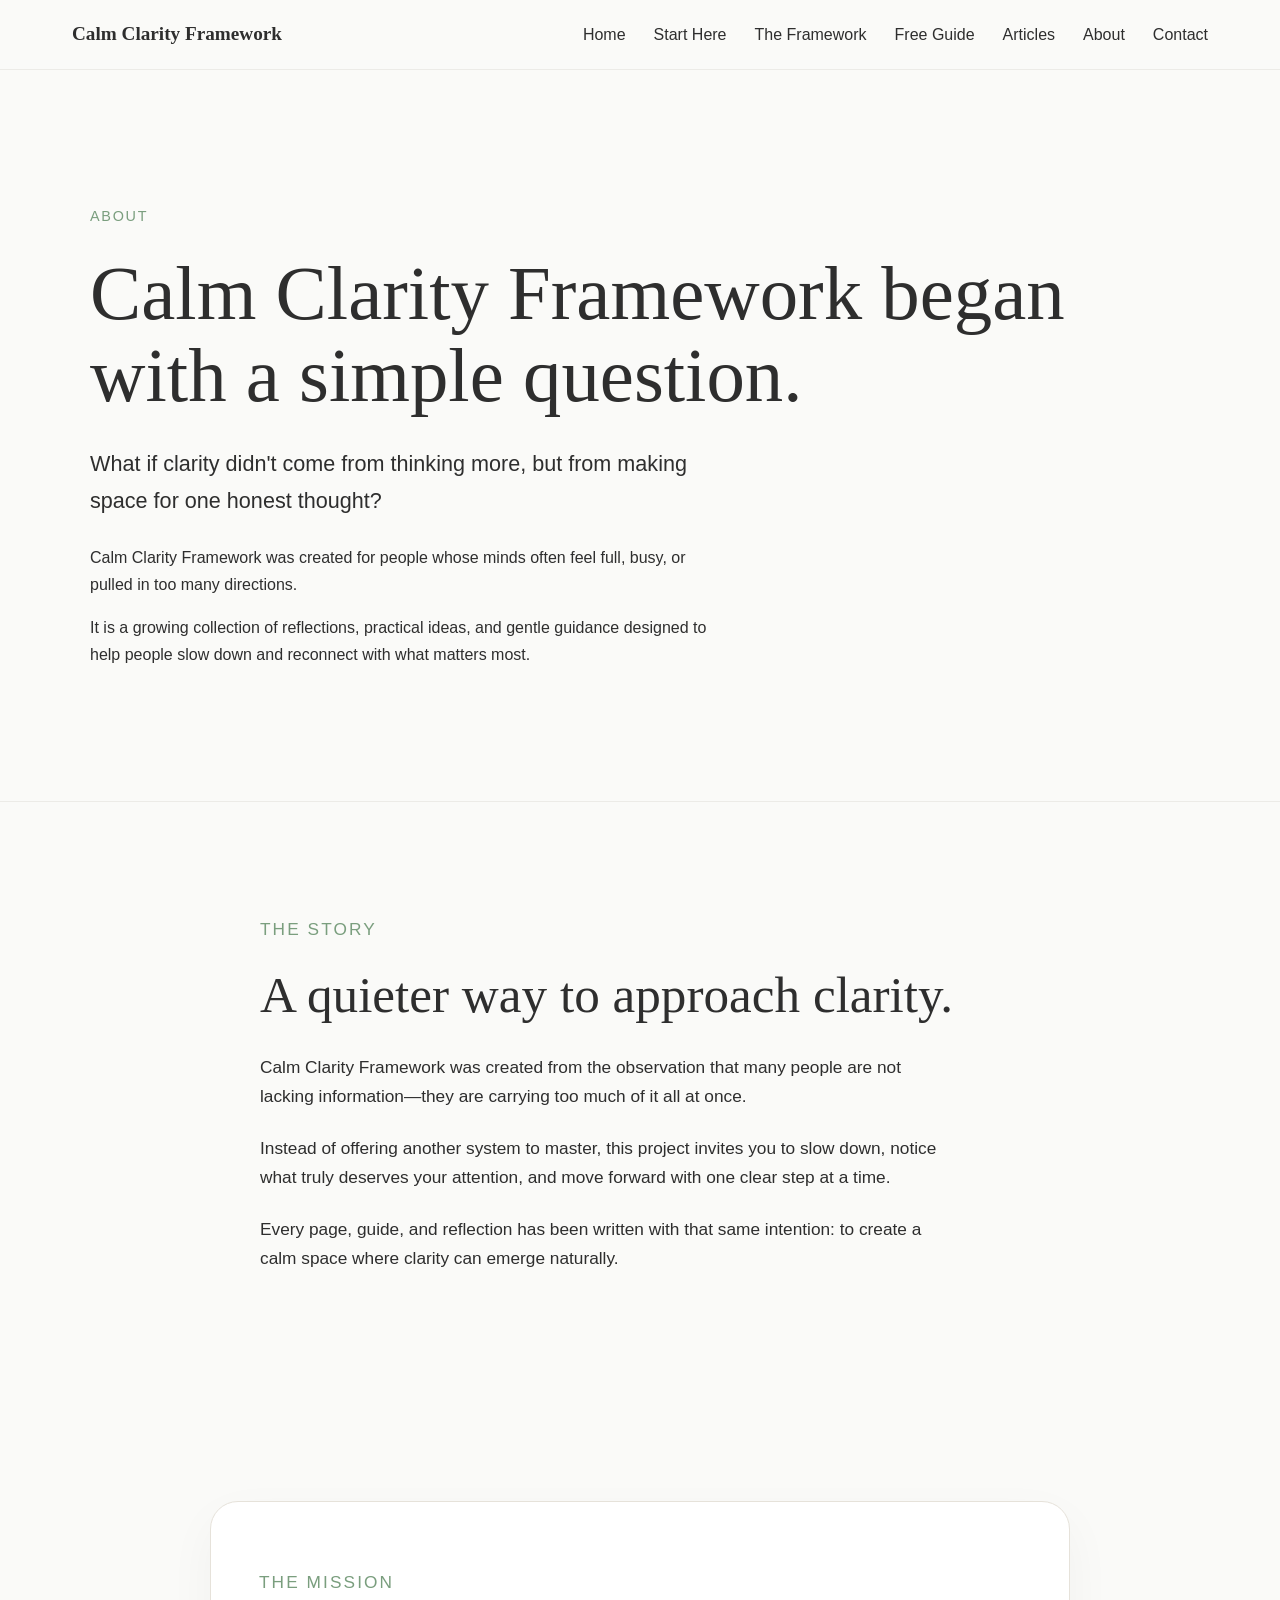
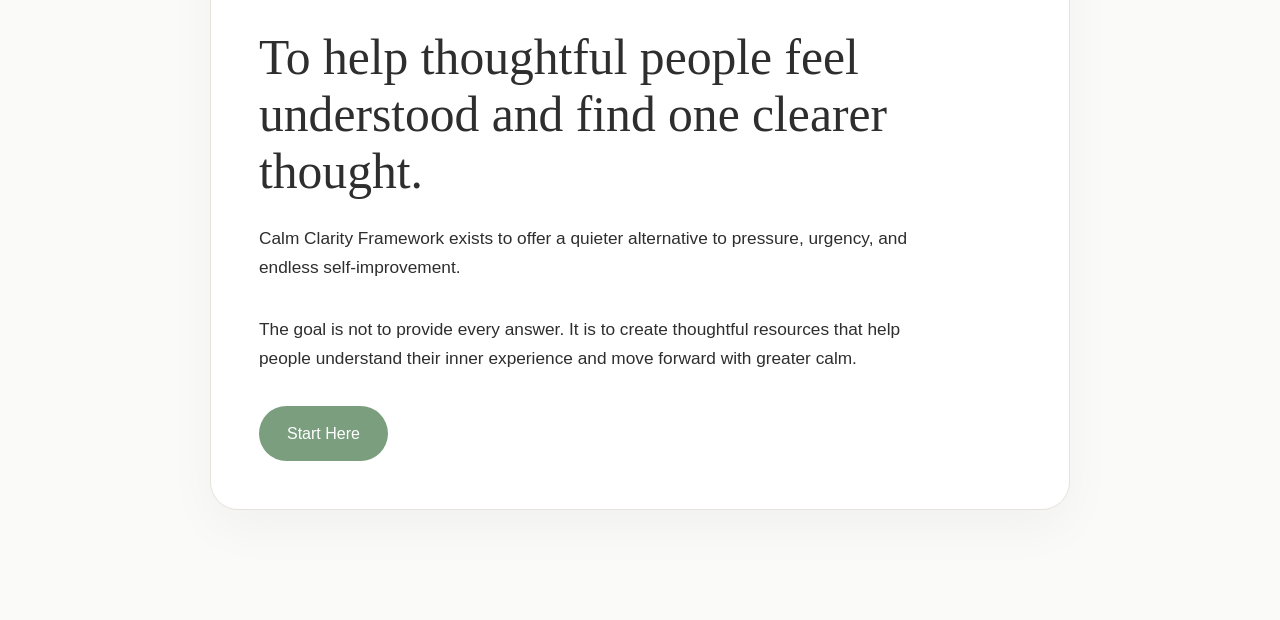
==== pages/about.html @ 06479202 "Add About page" ====
<!DOCTYPE html>
<html lang="en">

<head>
    <meta charset="UTF-8">
    <meta name="viewport" content="width=device-width, initial-scale=1.0">

    <title>About | Calm Clarity Framework</title>

    <link rel="stylesheet" href="../style.css">
</head>

<body>
    <header>
    <nav class="navbar">

        <a href="../index.html" class="logo">
            Calm Clarity Framework
        </a>

        <ul class="nav-links">
            <li><a href="../index.html">Home</a></li>
            <li><a href="start-here.html">Start Here</a></li>
            <li><a href="framework.html">The Framework</a></li>
            <li><a href="guide.html">Free Guide</a></li>
            <li><a href="articles.html">Articles</a></li>
            <li><a href="about.html">About</a></li>
            <li><a href="contact.html">Contact</a></li>
        </ul>

    </nav>
</header>
<main>

    <section class="hero">

        <div class="container">

            <p class="eyebrow">
                ABOUT
            </p>

            <h1>
                Calm Clarity Framework began with a simple question.
            </h1>

            <p class="hero-subtitle">
                What if clarity didn't come from thinking more,
                but from making space for one honest thought?
            </p>

            <div class="hero-text">

                <p>
                    Calm Clarity Framework was created for people whose minds
                    often feel full, busy, or pulled in too many directions.
                </p>

                <p>
                    It is a growing collection of reflections, practical ideas,
                    and gentle guidance designed to help people slow down and
                    reconnect with what matters most.
                </p>

            </div>

        </div>

    </section>
    <section class="intro-section">

    <div class="section-inner">

        <p class="eyebrow">
            THE STORY
        </p>

        <h2>
            A quieter way to approach clarity.
        </h2>

        <p>
            Calm Clarity Framework was created from the observation that many
            people are not lacking information—they are carrying too much of it
            all at once.
        </p>

        <p>
            Instead of offering another system to master, this project invites
            you to slow down, notice what truly deserves your attention, and
            move forward with one clear step at a time.
        </p>

        <p>
            Every page, guide, and reflection has been written with that same
            intention: to create a calm space where clarity can emerge
            naturally.
        </p>

    </div>

</section>
<section class="begin-section">

    <div class="container">

        <p class="eyebrow">
            THE MISSION
        </p>

        <h2>
            To help thoughtful people feel understood and find one clearer thought.
        </h2>

        <p>
            Calm Clarity Framework exists to offer a quieter alternative
            to pressure, urgency, and endless self-improvement.
        </p>

        <p>
            The goal is not to provide every answer.
            It is to create thoughtful resources that help people understand
            their inner experience and move forward with greater calm.
        </p>

        <a href="start-here.html" class="button">
            Start Here
        </a>

    </div>

</section>

</main>

</body>

</html>
---- style.css ----
:root {
    --bg: #FAFAF8;
    --text: #2E2E2E;
    --accent: #7A9E7E;
    --sand: #D8CBB8;
}
* {
    box-sizing: border-box;
}

body {
    margin: 0;
    font-family: Arial, sans-serif;
    background: var(--bg);
    color: var(--text);
    line-height: 1.7;
}

.container {
    width: min(1100px, calc(100% - 48px));
    margin: 0 auto;
}
.homepage {
    min-height: 100vh;
}

.hero {
    padding: 120px 0 96px;
}


.eyebrow {
    color: var(--accent);
    font-size: 0.9rem;
    letter-spacing: 0.12em;
    text-transform: uppercase;
    margin-bottom: 24px;
}

h1 {
    font-family: Georgia, serif;
    font-size: clamp(2.4rem, 6vw, 4.8rem);
    line-height: 1.08;
    margin: 0 0 28px;
    font-weight: 400;
}
.hero-subtitle {
    font-size: 1.35rem;
    max-width: 640px;
    margin-bottom: 24px;
}

.hero-text {
    max-width: 620px;
    margin-bottom: 36px;
}

.button {
    display: inline-flex;
    align-items: center;
    justify-content: center;

    background: var(--accent);
    color: white;

    text-decoration: none;

    padding: 14px 28px;

    border-radius: 999px;

    font-weight: 500;

    transition:
        background-color 0.3s ease,
        transform 0.25s ease,
        box-shadow 0.25s ease;
}
.button:hover {

    background: #6d9071;

    transform: translateY(-2px);

    box-shadow: 0 10px 24px rgba(0,0,0,0.10);

}
/* ==========================
   Navigation
========================== */

header {
    background: var(--bg);
    border-bottom: 1px solid #ecebe7;
    position: sticky;
    top: 0;
}
.navbar {
    max-width: 1200px;
    margin: 0 auto;
    padding: 18px 32px;

    display: flex;
    justify-content: space-between;
    align-items: center;
}
.logo {
    text-decoration: none;
    color: var(--text);
    font-family: Georgia, serif;
    font-size: 1.2rem;
    font-weight: bold;
}

.nav-links {
    list-style: none;

    display: flex;
    gap: 28px;

    margin: 0;
    padding: 0;
}
.nav-links a {
    text-decoration: none;
    color: var(--text);
    transition: color 0.3s ease;
}

.nav-links a:hover {
    color: var(--accent);
}
/* ==========================
   Intro Section
========================== */

.intro-section {
    padding: 96px 24px;
    border-top: 1px solid #ecebe7;
}

.section-inner {
    max-width: 760px;
    margin: 0 auto;
}

.intro-section h2 {
    font-family: Georgia, serif;
    font-size: clamp(2rem, 4vw, 3.4rem);
    line-height: 1.15;
    font-weight: 400;
    margin: 0 0 28px;
}
.intro-section p {
    font-size: 1.08rem;
    max-width: 680px;
    margin-bottom: 22px;
}
/* ==========================
   Philosophy Section
========================== */

.philosophy-section {
    padding: 96px 0;
    background: #f4f3ef;
}

.philosophy-section h2 {
    font-family: Georgia, serif;
    font-size: clamp(2rem, 4vw, 3.2rem);
    line-height: 1.15;
    font-weight: 400;
    margin-bottom: 28px;
}

.philosophy-section p {
    max-width: 700px;
    font-size: 1.08rem;
    margin-bottom: 22px;
}
/* ==========================
   Begin Section
========================== */

.begin-section {
    padding: 110px 0;
    background: var(--bg);
}

.begin-section .container {
    max-width: 860px;
    padding: 48px;
    border: 1px solid #e6e2da;
    border-radius: 28px;
    background: #ffffff;
    box-shadow: 0 18px 50px rgba(0, 0, 0, 0.04);
}
.begin-section h2 {
    font-family: Georgia, serif;
    font-size: clamp(2rem, 4vw, 3.1rem);
    line-height: 1.15;
    font-weight: 400;
    margin: 0 0 24px;
}

.begin-section p {
    max-width: 680px;
    font-size: 1.08rem;
    margin-bottom: 32px;
}
/* ==========================
   Articles Preview
========================== */

.articles-preview {
    padding: 110px 0;
}

.articles-preview h2 {
    font-family: Georgia, serif;
    font-size: clamp(2rem, 4vw, 3.2rem);
    line-height: 1.15;
    font-weight: 400;
    margin-bottom: 72px;
}

.article-grid {
    display: grid;
    grid-template-columns: repeat(3, 1fr);
    gap: 32px;
}
.article-card {
    background: white;
    border: 1px solid #e6e2da;
    border-radius: 20px;
    padding: 32px;
    transition: transform 0.25s ease,
                box-shadow 0.25s ease;
}

.article-card:hover {
    transform: translateY(-4px);
    box-shadow: 0 16px 36px rgba(0,0,0,0.08);
}
.article-card h3 {
    font-family: Georgia, serif;
    font-size: 1.5rem;
    font-weight: 400;
    line-height: 1.3;
    margin-top: 0;
}

.article-card p {
    margin: 20px 0 28px;
    line-height: 1.7;
}

.article-card a {
    color: var(--accent);
    text-decoration: none;
    font-weight: 600;
}
.article-card a:hover {
    text-decoration: underline;
}
@media (max-width: 768px) {
    .navbar {
        flex-direction: column;
        align-items: flex-start;
        gap: 20px;
    }
    .nav-links {
        flex-wrap: wrap;
        gap: 14px 16px;
        font-size: 0.9rem;
    }
    .hero {
        padding: 80px 0 72px;
    }
    h1 {
        font-size: clamp(2.6rem, 14vw, 4rem);
    }
    .hero-subtitle {
        font-size: 1.15rem;
    }
    .article-grid {
        grid-template-columns: 1fr;
    }
    .begin-section .container {
        padding: 32px;
    }

}

.site-footer {
    background: #1f1f1f;
    color: #ff5f5f5;
    padding: 80px 0;
    text-align: center;
}

.site-footer h2 {
    color: #f5f5f5;
    font-family: georgia, serif;
    margin-bottom: 24px;
}
.site-footer p {
    color: #dddddd;
    margin-bottom: 24px;
}
.footer-nav {
    display: flex;
    justify-content: center;
    flex-wrap: wrap;
    gap: 24px;
    margin-bottom: 32px;
}
.footer-nav a {
    color: #f5f5f5;
    text-decoration: none;
    transition: color 0.25s ease;
}
.footer-nav a:hover {
    color: var(--accent);

}
.copyright {
    color: #9a9a9a;
    font-size: 0.9rem;
}
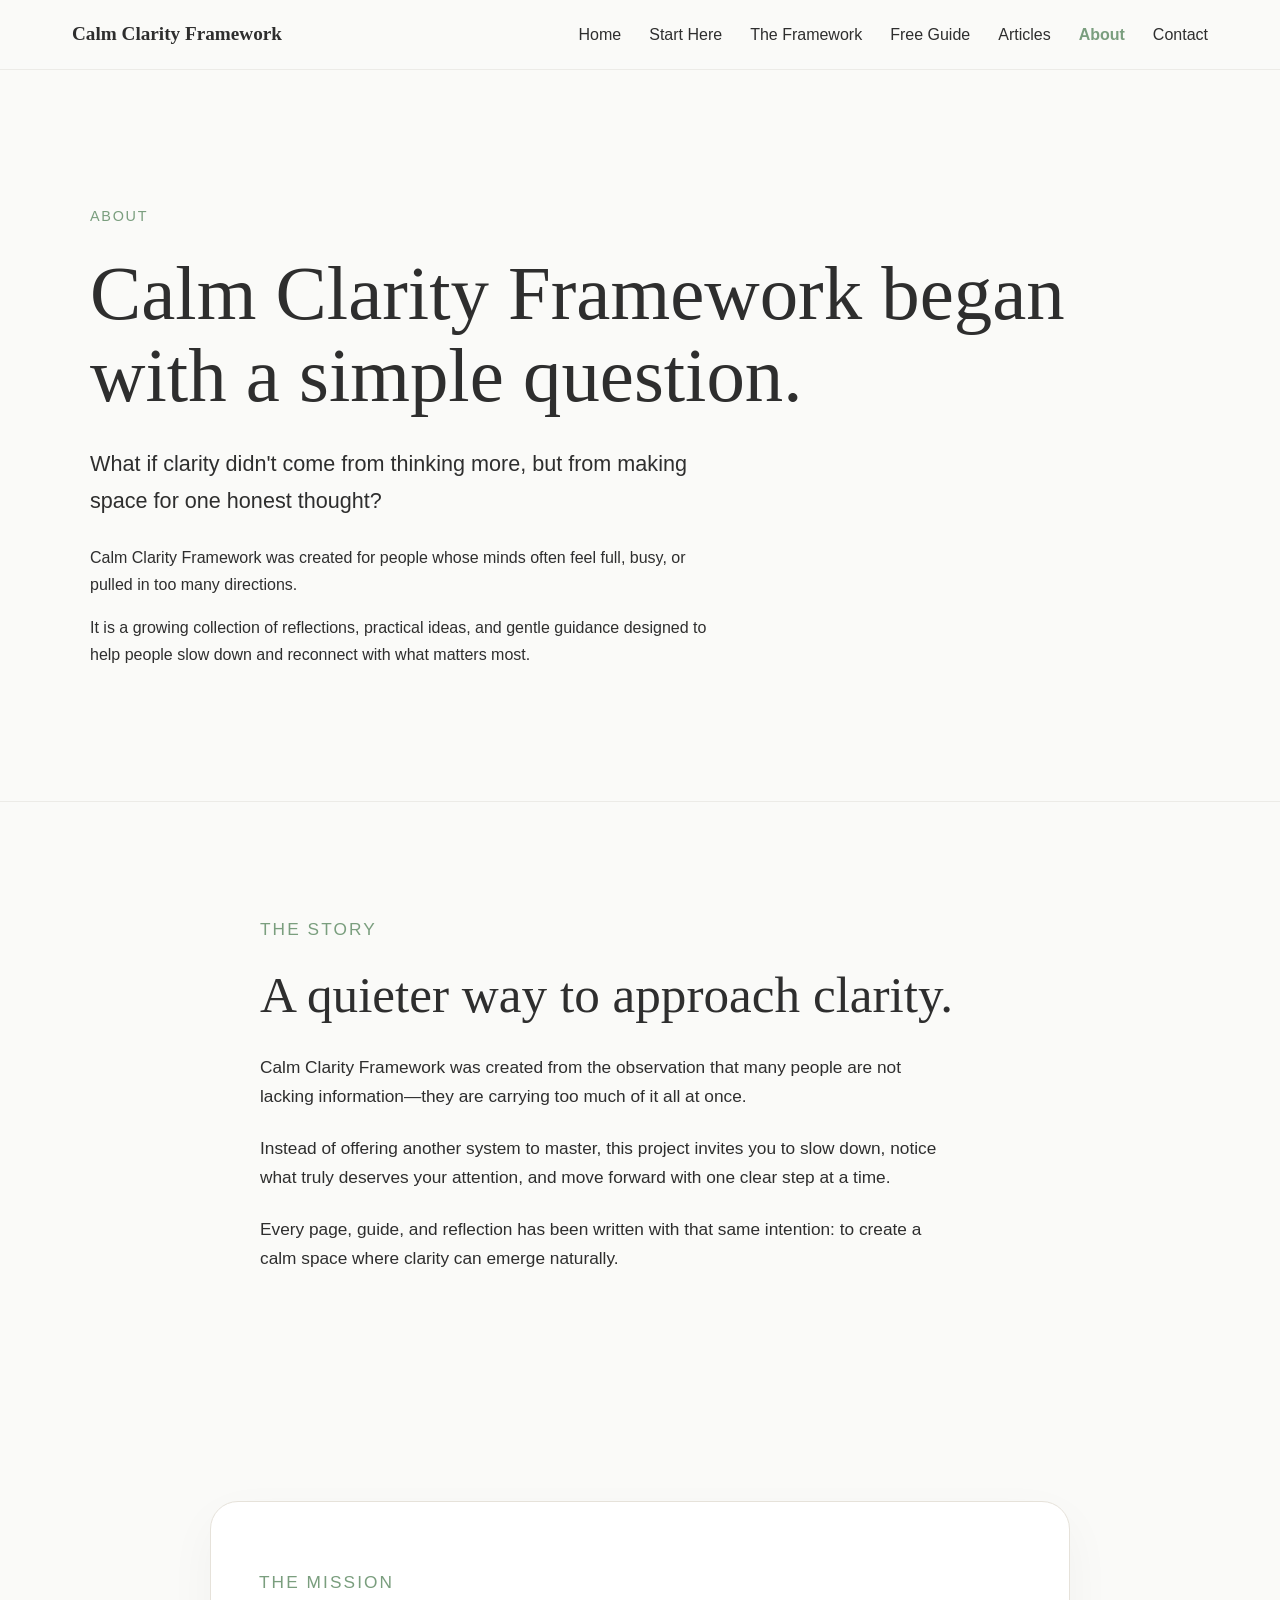
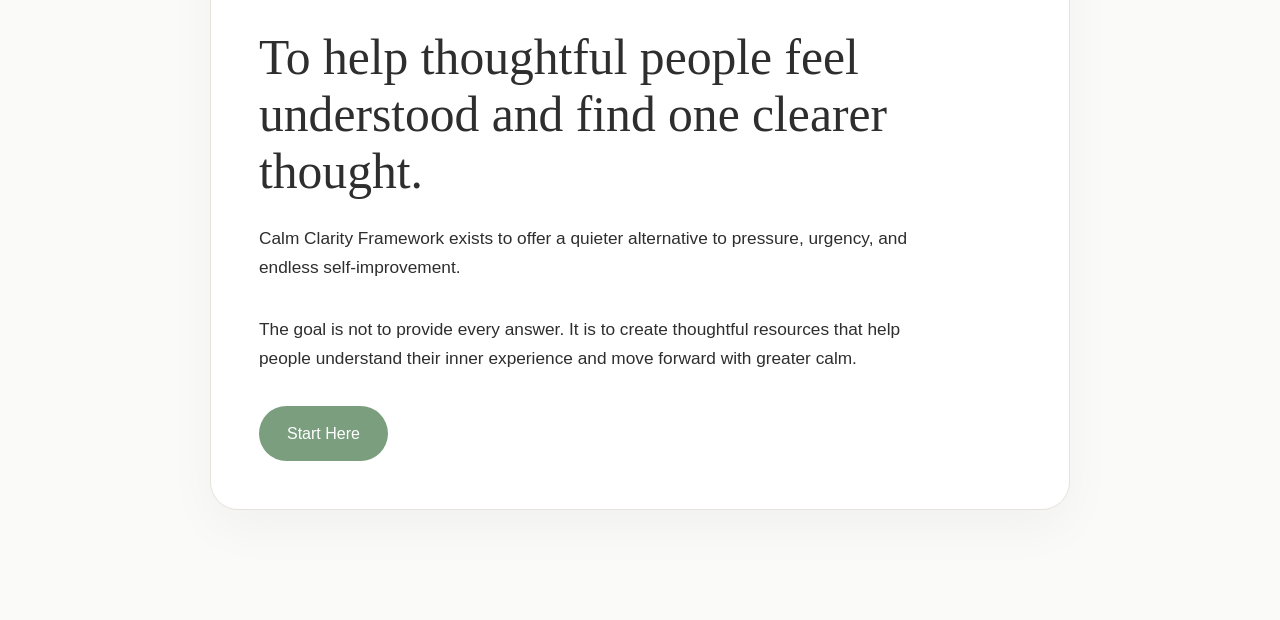
==== commit 9ce067d1: "Add custom thank-you redirect" ====
--- a/pages/about.html
+++ b/pages/about.html
@@ -8,6 +8,7 @@
     <title>About | Calm Clarity Framework</title>
 
     <link rel="stylesheet" href="../style.css">
+    <link rel="icon" type="image/x-icon" href="assets/favicon.ico">
 </head>
 
 <body>
@@ -24,7 +25,7 @@
             <li><a href="framework.html">The Framework</a></li>
             <li><a href="guide.html">Free Guide</a></li>
             <li><a href="articles.html">Articles</a></li>
-            <li><a href="about.html">About</a></li>
+            <li><a href="about.html" class="active">About</a></li>
             <li><a href="contact.html">Contact</a></li>
         </ul>
 
--- a/style.css
+++ b/style.css
@@ -328,3 +328,46 @@
     color: #9a9a9a;
     font-size: 0.9rem;
 }
+/* ==========================
+   Contact Form
+========================== */
+
+.contact-form {
+    display: grid;
+    gap: 18px;
+    margin-top: 40px;
+}
+
+.contact-form label {
+    font-weight: 600;
+}
+
+.contact-form input,
+.contact-form textarea {
+    width: 100%;
+    padding: 14px 16px;
+    border: 1px solid #d9d5cc;
+    border-radius: 12px;
+    background: #ffffff;
+    color: var(--text);
+    font: inherit;
+}
+
+.contact-form input:focus,
+.contact-form textarea:focus {
+    outline: none;
+    border-color: var(--accent);
+    box-shadow: 0 0 0 3px rgba(122, 158, 126, 0.15);
+}
+
+.contact-form textarea {
+    resize: vertical;
+}
+/* ==========================
+   Active Navigation
+========================== */
+
+.nav-links a.active {
+    color: var(--accent);
+    font-weight: 600;
+}
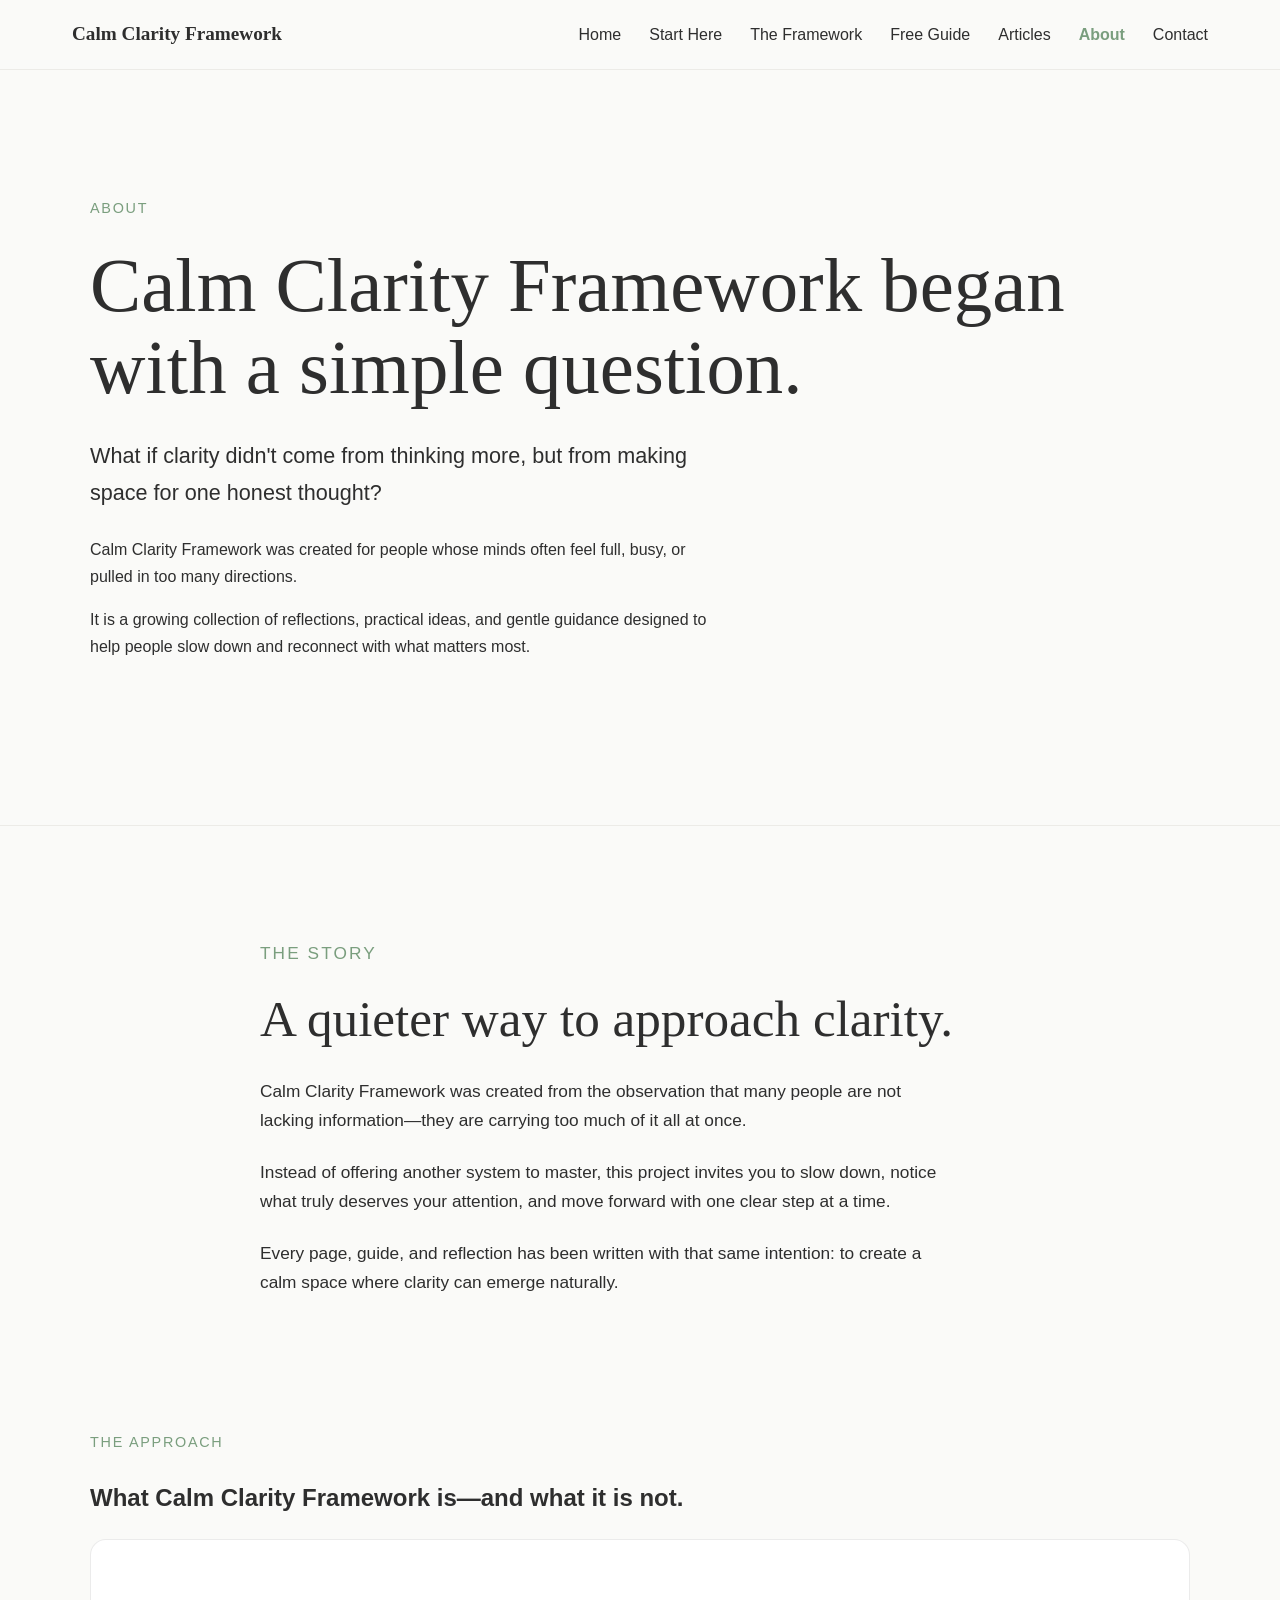
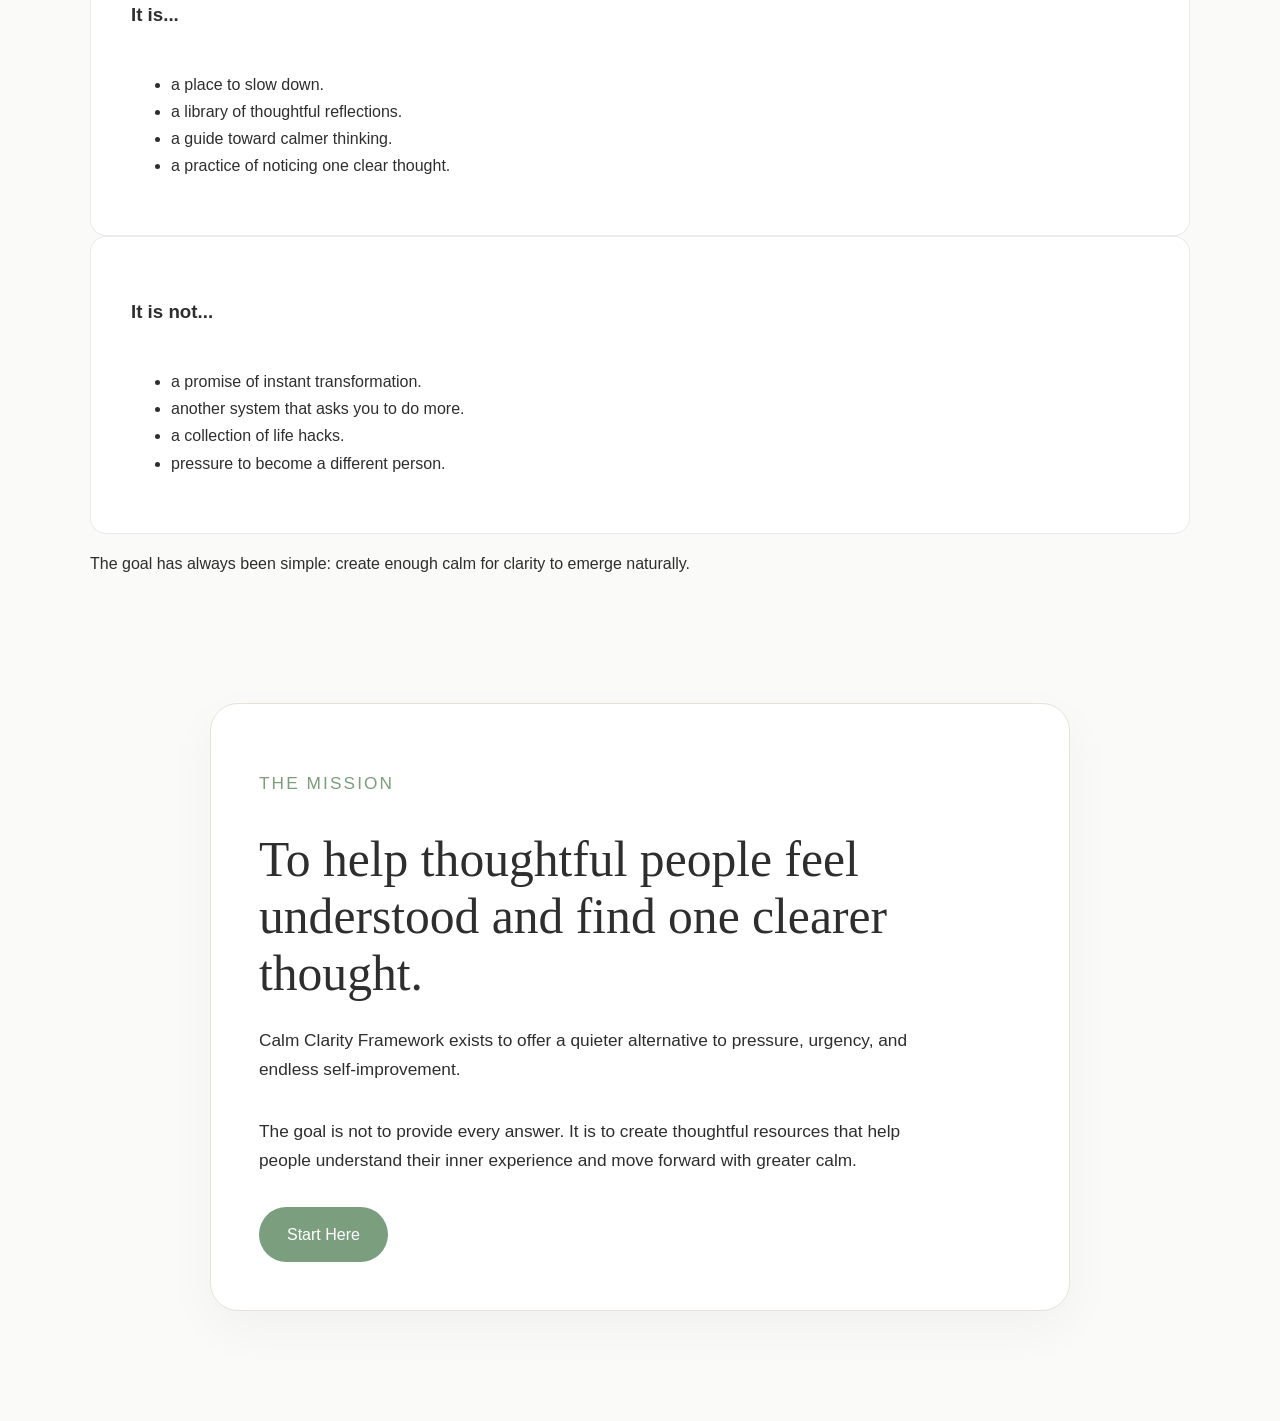
==== commit 96cefadd: "optimized pages/about.html, pages/articles.html, pages/guide.html, pages/framework.html" ====
--- a/pages/about.html
+++ b/pages/about.html
@@ -2,13 +2,49 @@
 <html lang="en">
 
 <head>
+    <!-- Google tag (gtag.js) -->
+<script async src="https://www.googletagmanager.com/gtag/js?id=G-4MZVHY34P6"></script>
+<script>
+  window.dataLayer = window.dataLayer || [];
+  function gtag(){dataLayer.push(arguments);}
+  gtag('js', new Date());
+
+  gtag('config', 'G-4MZVHY34P6');
+</script>
     <meta charset="UTF-8">
     <meta name="viewport" content="width=device-width, initial-scale=1.0">
 
     <title>About | Calm Clarity Framework</title>
 
+    <meta
+        name="description"
+        content="Learn the story, purpose, and philosophy behind Calm Clarity Framework and the mission to help people find greater clarity through calm reflection."
+    >
+
+    <link
+        rel="canonical"
+        href="https://ftkebbe.github.io/calm-clarity-framework/pages/about.html"
+    >
+    <!-- Open Graph -->
+<meta property="og:type" content="website">
+<meta property="og:site_name" content="Calm Clarity Framework">
+<meta property="og:title" content="About | Calm Clarity Framework">
+<meta property="og:description" content="Learn the story, purpose, and philosophy behind Calm Clarity Framework and its mission to help people find greater clarity through calm reflection.">
+<meta property="og:url" content="https://ftkebbe.github.io/calm-clarity-framework/pages/about.html">
+<meta property="og:image" content="https://ftkebbe.github.io/calm-clarity-framework/assets/social-preview.png">
+<meta property="og:image:alt" content="Calm Clarity Framework — Find calm through clearer thinking.">
+
+<!-- Twitter / X -->
+<meta name="twitter:card" content="summary_large_image">
+<meta name="twitter:title" content="About | Calm Clarity Framework">
+<meta name="twitter:description" content="Discover the story, purpose, and philosophy behind Calm Clarity Framework.">
+<meta name="twitter:image" content="https://ftkebbe.github.io/calm-clarity-framework/assets/social-preview.png">
+<meta name="twitter:image:alt" content="Calm Clarity Framework — Find calm through clearer thinking.">
+
     <link rel="stylesheet" href="../style.css">
-    <link rel="icon" type="image/x-icon" href="assets/favicon.ico">
+
+    <link rel="icon" href="../assets/favicon.ico" sizes="any">
+<link rel="shortcut icon" href="../assets/favicon.ico">
 </head>
 
 <body>
@@ -101,6 +137,59 @@
     </div>
 
 </section>
+<section class="principles-section">
+
+    <div class="container">
+
+        <p class="eyebrow">
+            THE APPROACH
+        </p>
+
+        <h2>
+            What Calm Clarity Framework is—and what it is not.
+        </h2>
+
+        <div class="comparison-grid">
+
+            <div class="comparison-card">
+
+                <h3>
+                    It is...
+                </h3>
+
+                <ul>
+                    <li>a place to slow down.</li>
+                    <li>a library of thoughtful reflections.</li>
+                    <li>a guide toward calmer thinking.</li>
+                    <li>a practice of noticing one clear thought.</li>
+                </ul>
+
+            </div>
+
+            <div class="comparison-card">
+
+                <h3>
+                    It is not...
+                </h3>
+
+                <ul>
+                    <li>a promise of instant transformation.</li>
+                    <li>another system that asks you to do more.</li>
+                    <li>a collection of life hacks.</li>
+                    <li>pressure to become a different person.</li>
+                </ul>
+
+            </div>
+
+        </div>
+
+        <p class="section-note">
+            The goal has always been simple: create enough calm for clarity to emerge naturally.
+        </p>
+
+    </div>
+
+</section>
 <section class="begin-section">
 
     <div class="container">
--- a/style.css
+++ b/style.css
@@ -25,7 +25,7 @@
 }
 
 .hero {
-    padding: 120px 0 96px;
+    padding: 7rem 0 8rem;
 }
 
 
@@ -54,6 +54,13 @@
     max-width: 620px;
     margin-bottom: 36px;
 }
+.hero-benefit {
+  max-width: 680px;
+  margin: 1.25rem auto 1.75rem;
+  font-size: 1.05rem;
+  line-height: 1.7;
+  font-weight: 500;
+}
 
 .button {
     display: inline-flex;
@@ -84,6 +91,76 @@
 
     box-shadow: 0 10px 24px rgba(0,0,0,0.10);
 
+}
+/* Why this exists */
+
+.why-section {
+    text-align: center;
+}
+
+.why-section h2 {
+    max-width: 650px;
+    margin: 0 auto 1.5rem;
+}
+
+
+.why-section p:not(.eyebrow) {
+    max-width: 720px;
+    margin: 0 auto 1.4rem;
+    line-height: 1.8;
+}
+.why-section p {
+    max-width: 680px;
+    margin: 0 auto 1.5rem;
+    line-height: 1.8;
+}
+.why-section {
+    text-align: center;
+    padding: 5rem 0;
+}
+.find-section {
+    text-align: center;
+    padding: 5rem 0;
+}
+
+.find-section h2 {
+    max-width: 650px;
+    margin: 0 auto 4rem;
+}
+
+.benefit-list {
+    display: grid;
+    grid-template-columns: repeat(auto-fit, minmax(240px, 1fr));
+    gap: 2rem;
+}
+
+.benefit-item {
+    padding: 2.25rem;
+    border: 1px solid rgba(0,0,0,.08);
+    border-radius: 16px;
+    background: #ffffff;
+    transition: transform .25s ease,
+                box-shadow .25s ease;
+}
+
+.benefit-item:hover {
+    transform: translateY(-4px);
+    box-shadow: 0 10px 30px rgba(0,0,0,.06);
+}
+
+.benefit-item h3 {
+    margin-bottom: 1rem;
+}
+
+.benefit-item p {
+    margin: 0;
+    line-height: 1.8;
+}
+.benefit-item {
+    display: flex;
+    flex-direction: column;
+    justify-content: center;
+    min-height: 260px;
 }
 /* ==========================
    Navigation
@@ -262,6 +339,382 @@
 }
 .article-card a:hover {
     text-decoration: underline;
+}
+/* Final Call to Action */
+
+.final-cta {
+    padding: 6rem 0;
+    text-align: center;
+}
+
+.final-cta .container {
+    max-width: 720px;
+}
+
+.final-cta h2 {
+    margin-bottom: 1.5rem;
+}
+
+.final-cta-text {
+    margin: 0 auto 2.5rem;
+    line-height: 1.8;
+}
+.final-cta {
+    border-top: 1px solid rgba(0,0,0,.06);
+}
+/* First Step */
+
+.first-step-list {
+    display: grid;
+    grid-template-columns: repeat(auto-fit, minmax(220px, 1fr));
+    gap: 2rem;
+    margin: 3rem 0;
+}
+
+.step-card {
+    display: flex;
+    flex-direction: column;
+    padding: 2rem;
+    border: 1px solid rgba(0, 0, 0, 0.08);
+    border-radius: 16px;
+    background: #ffffff;
+}
+
+.step-number {
+    display: inline-flex;
+    align-items: center;
+    justify-content: center;
+    width: 2.2rem;
+    height: 2.2rem;
+    margin-bottom: 1rem;
+    border-radius: 50%;
+    background: #8aa88a;
+    color: #ffffff;
+    font-weight: 700;
+}
+
+.step-card h3 {
+    margin-bottom: 0.75rem;
+}
+
+.step-card p {
+    margin: 0;
+    line-height: 1.8;
+}
+
+.clarity-note {
+    max-width: 700px;
+    margin: 2rem auto 0;
+    text-align: center;
+    font-style: italic;
+}
+.step-card {
+    display: flex;
+    flex-direction: column;
+    justify-content: flex-start;
+
+    min-height: 300px;
+
+    padding: 2rem;
+
+    border: 1px solid rgba(0,0,0,.08);
+    border-radius: 16px;
+
+    background: #fff;
+}
+.step-card:hover {
+    transform: translateY(-4px);
+    border-color: rgba(138, 168, 138, 0.35);
+    box-shadow: 0 10px 24px rgba(0, 0, 0, 0.05);
+}
+.exercise-intro{
+    max-width:650px;
+    margin:2rem auto 3rem;
+    text-align:center;
+    font-style:italic;
+}
+/* Framework Principles */
+
+.framework-grid {
+    display: grid;
+    grid-template-columns: repeat(auto-fit, minmax(240px, 1fr));
+    gap: 2rem;
+    margin-top: 3rem;
+}
+
+.framework-card {
+    min-height: 260px;
+    padding: 2.25rem;
+    border: 1px solid rgba(0, 0, 0, 0.08);
+    border-radius: 16px;
+    background: #ffffff;
+}
+
+.framework-card h3 {
+    margin-bottom: 1.25rem;
+}
+
+.framework-card p {
+    margin: 0;
+    line-height: 1.8;
+}
+.framework-card {
+    transition: transform 0.25s ease,
+                border-color 0.25s ease,
+                box-shadow 0.25s ease;
+}
+
+.framework-card:hover {
+    transform: translateY(-4px);
+    border-color: rgba(138, 168, 138, 0.35);
+    box-shadow: 0 10px 24px rgba(0, 0, 0, 0.05);
+}
+/* Clarity versus Certainty */
+
+.clarity-section {
+    padding: 5rem 0;
+    text-align: center;
+}
+
+.clarity-section h2 {
+    max-width: 680px;
+    margin: 0 auto 3rem;
+}
+
+.clarity-comparison {
+    display: grid;
+    grid-template-columns: repeat(auto-fit, minmax(280px, 1fr));
+    gap: 2rem;
+    text-align: left;
+}
+
+.comparison-card {
+    padding: 2.5rem;
+    border: 1px solid rgba(0, 0, 0, 0.08);
+    border-radius: 16px;
+    background: #ffffff;
+}
+
+.comparison-card-emphasis {
+    border-color: rgba(138, 168, 138, 0.45);
+}
+
+.comparison-label {
+    margin-bottom: 1rem;
+    color: #7f9f7f;
+    font-size: 0.85rem;
+    font-weight: 700;
+    letter-spacing: 0.12em;
+    text-transform: uppercase;
+}
+
+.comparison-card h3 {
+    margin-bottom: 1rem;
+}
+
+.comparison-card p:last-child {
+    margin: 0;
+    line-height: 1.8;
+}
+
+.clarity-summary {
+    max-width: 720px;
+    margin: 3rem auto 0;
+    line-height: 1.8;
+}
+.comparison-card-emphasis {
+    background: #f7fbf7;
+    border-color: rgba(138,168,138,.45);
+}
+.comparison-card h3 {
+    min-height: 3.5rem;
+    margin-bottom: 1rem;
+}
+/* Free Guide Steps */
+
+.guide-step-section {
+    padding: 5rem 0;
+    text-align: center;
+}
+
+.guide-step-section h2 {
+    max-width: 720px;
+    margin: 0 auto 1.5rem;
+}
+
+.guide-step-intro {
+    max-width: 680px;
+    margin: 0 auto 3rem;
+    line-height: 1.8;
+}
+
+.guide-exercise-card {
+    max-width: 760px;
+    margin: 0 auto;
+    padding: 2.75rem;
+    text-align: left;
+    border: 1px solid rgba(0, 0, 0, 0.08);
+    border-radius: 16px;
+    background: #ffffff;
+}
+
+.guide-step-label {
+    margin-bottom: 1rem;
+    color: #7f9f7f;
+    font-size: 0.85rem;
+    font-weight: 700;
+    letter-spacing: 0.12em;
+    text-transform: uppercase;
+}
+
+.guide-exercise-card h3 {
+    margin-bottom: 1rem;
+}
+
+.guide-exercise-card p {
+    line-height: 1.8;
+}
+
+.guide-reminder {
+    margin: 1.5rem 0 0;
+    padding-top: 1.5rem;
+    border-top: 1px solid rgba(0, 0, 0, 0.08);
+    font-style: italic;
+}
+.guide-exercise-card-emphasis {
+    background: #f7fbf7;
+    border-color: rgba(138, 168, 138, 0.45);
+}
+/* Reflection Summary */
+
+.reflection-summary-section {
+    padding: 5rem 0;
+    text-align: center;
+}
+
+.reflection-summary-section h2 {
+    margin-bottom: 1.5rem;
+}
+
+.reflection-intro {
+    max-width: 700px;
+    margin: 0 auto 3rem;
+    line-height: 1.8;
+}
+
+.reflection-summary-card {
+    max-width: 760px;
+    margin: 0 auto;
+    padding: 3rem;
+    border: 1px solid rgba(0,0,0,.08);
+    border-radius: 16px;
+    background: #ffffff;
+    text-align: left;
+}
+
+.reflection-summary-card h3 {
+    margin-bottom: 1.5rem;
+}
+
+.reflection-list {
+    margin: 0;
+    padding-left: 1.5rem;
+    line-height: 2;
+}
+
+.reflection-list li {
+    margin-bottom: .75rem;
+}
+
+.reflection-closing {
+    margin-top: 2rem;
+    padding-top: 1.5rem;
+    border-top: 1px solid rgba(0,0,0,.08);
+    font-style: italic;
+}
+/* Reflection Summary */
+
+.reflection-summary-section {
+    padding: 5rem 0;
+    text-align: center;
+}
+
+.reflection-summary-section h2 {
+    margin-bottom: 1.5rem;
+}
+
+.reflection-intro {
+    max-width: 700px;
+    margin: 0 auto 3rem;
+    line-height: 1.8;
+}
+
+.reflection-summary-card {
+    max-width: 760px;
+    margin: 0 auto;
+    padding: 3rem;
+    border: 1px solid rgba(0,0,0,.08);
+    border-radius: 16px;
+    background: #ffffff;
+    text-align: left;
+}
+
+.reflection-summary-card h3 {
+    margin-bottom: 1.5rem;
+}
+
+.reflection-list {
+    margin: 0;
+    padding-left: 1.5rem;
+    line-height: 2;
+}
+
+.reflection-list li {
+    margin-bottom: .75rem;
+}
+
+.reflection-closing {
+    margin-top: 2rem;
+    padding-top: 1.5rem;
+    border-top: 1px solid rgba(0,0,0,.08);
+    font-style: italic;
+}
+/* Free Guide Final CTA */
+
+.guide-final-cta {
+    padding: 6rem 0;
+    text-align: center;
+    border-top: 1px solid rgba(0, 0, 0, 0.06);
+}
+
+.guide-final-cta .container {
+    max-width: 760px;
+}
+
+.guide-final-cta h2 {
+    margin-bottom: 1.5rem;
+}
+
+.guide-final-text {
+    margin: 0 auto 1.5rem;
+    line-height: 1.8;
+}
+
+.guide-final-cta .button {
+    margin-top: 1rem;
+}
+.library-note {
+    max-width: 640px;
+    margin: 2rem auto 0;
+    font-style: italic;
+    color: #666;
+    line-height: 1.8;
+}
+.library-intro {
+    max-width: 720px;
+    margin: 2rem auto 3rem;
+    text-align: center;
+    line-height: 1.8;
 }
 @media (max-width: 768px) {
     .navbar {
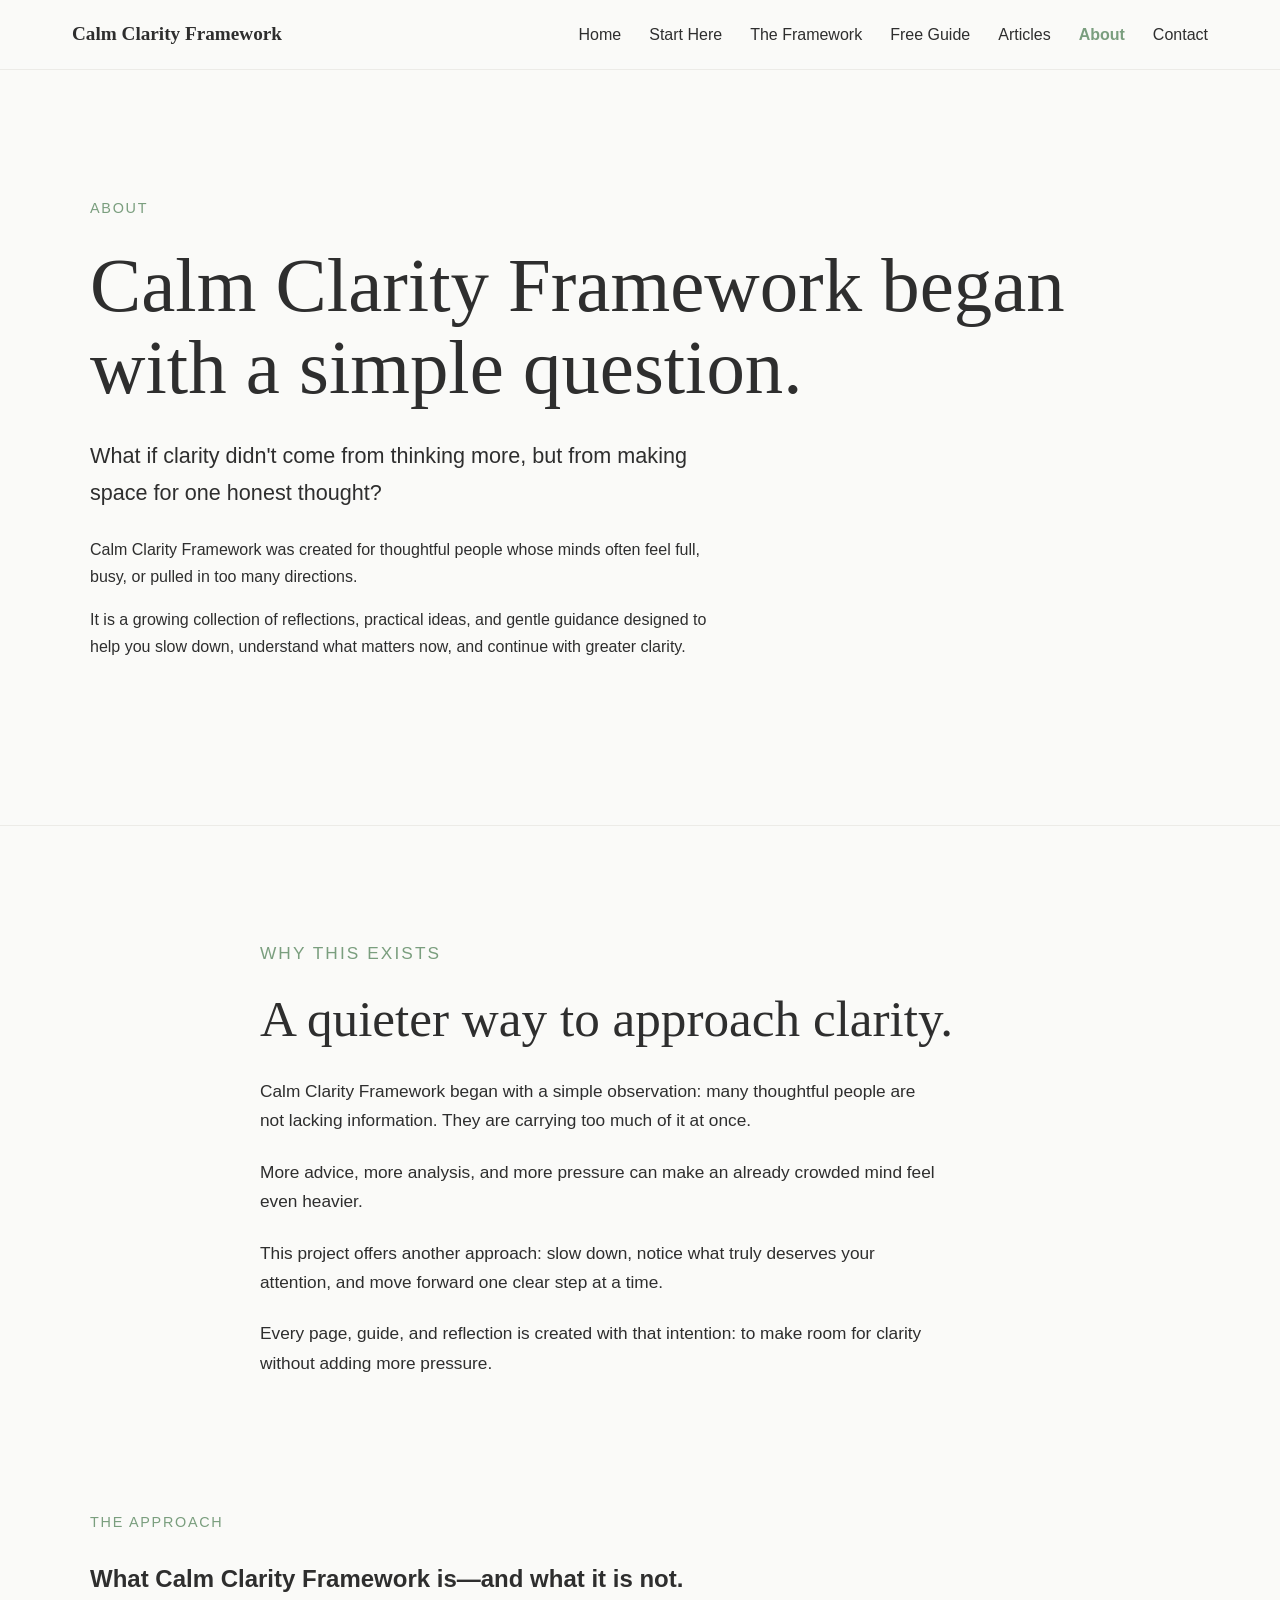
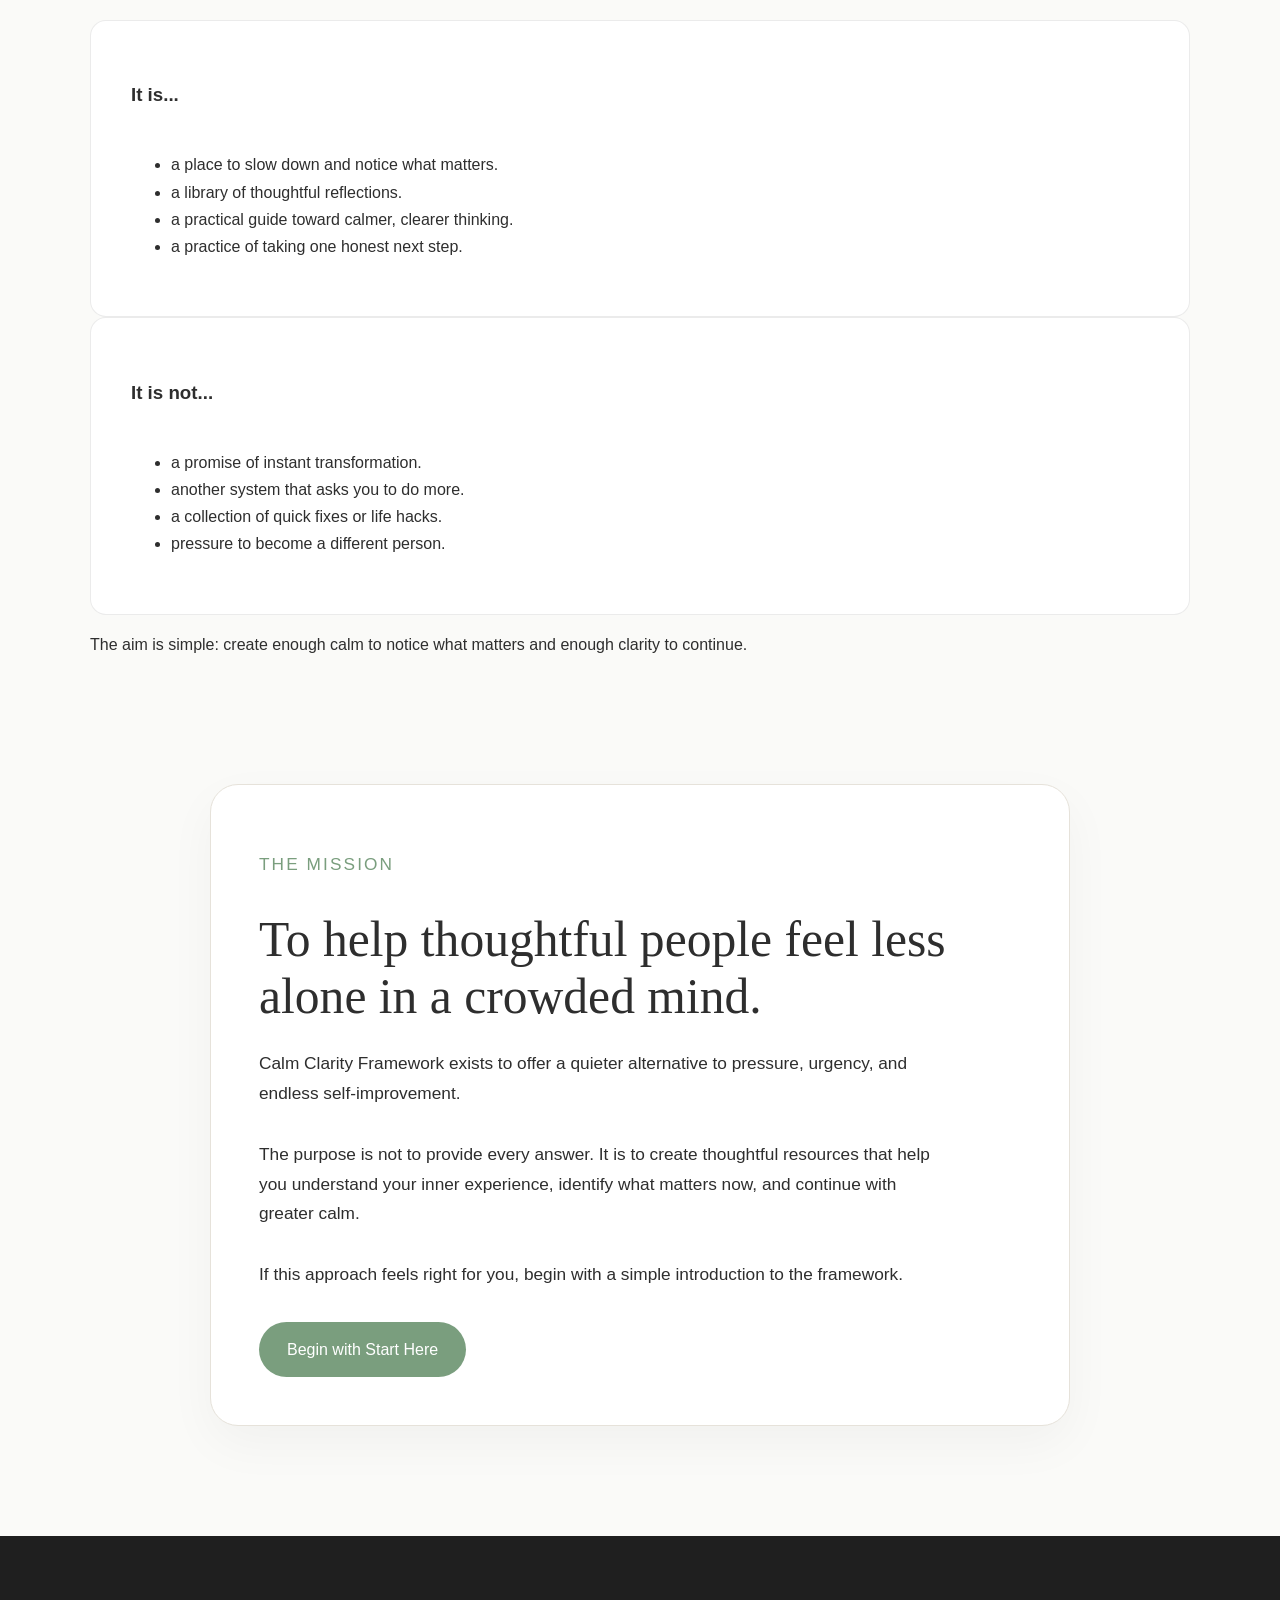
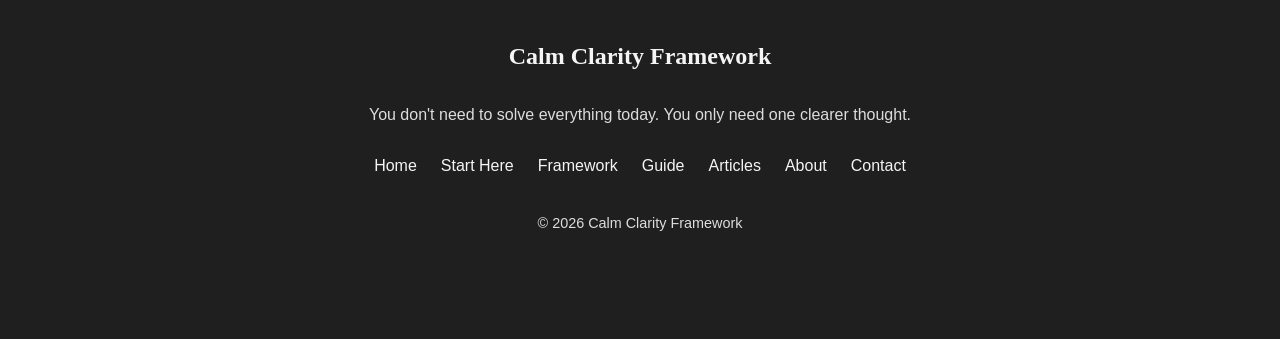
==== commit be1986d2: "optimized pages/about.html, pages/articles.html, pages/guide.html" ====
--- a/pages/about.html
+++ b/pages/about.html
@@ -43,8 +43,16 @@
 
     <link rel="stylesheet" href="../style.css">
 
-    <link rel="icon" href="../assets/favicon.ico" sizes="any">
-<link rel="shortcut icon" href="../assets/favicon.ico">
+    <link
+    rel="icon"
+    href="../assets/favicon.png"
+    type="image/png"
+>
+
+<link
+    rel="shortcut icon"
+    href="../assets/favicon.png"
+>
 </head>
 
 <body>
@@ -88,18 +96,18 @@
 
             <div class="hero-text">
 
-                <p>
-                    Calm Clarity Framework was created for people whose minds
-                    often feel full, busy, or pulled in too many directions.
-                </p>
-
-                <p>
-                    It is a growing collection of reflections, practical ideas,
-                    and gentle guidance designed to help people slow down and
-                    reconnect with what matters most.
-                </p>
-
-            </div>
+    <p>
+        Calm Clarity Framework was created for thoughtful people
+        whose minds often feel full, busy, or pulled in too many directions.
+    </p>
+
+    <p>
+        It is a growing collection of reflections, practical ideas,
+        and gentle guidance designed to help you slow down,
+        understand what matters now, and continue with greater clarity.
+    </p>
+
+</div>
 
         </div>
 
@@ -108,31 +116,36 @@
 
     <div class="section-inner">
 
-        <p class="eyebrow">
-            THE STORY
-        </p>
+        <p class="eyebrow">WHY THIS EXISTS</p>
 
         <h2>
             A quieter way to approach clarity.
         </h2>
 
         <p>
-            Calm Clarity Framework was created from the observation that many
-            people are not lacking information—they are carrying too much of it
-            all at once.
-        </p>
-
-        <p>
-            Instead of offering another system to master, this project invites
-            you to slow down, notice what truly deserves your attention, and
-            move forward with one clear step at a time.
-        </p>
-
-        <p>
-            Every page, guide, and reflection has been written with that same
-            intention: to create a calm space where clarity can emerge
-            naturally.
-        </p>
+    Calm Clarity Framework began with a simple observation:
+    many thoughtful people are not lacking information.
+    They are carrying too much of it at once.
+</p>
+
+<p>
+    More advice, more analysis, and more pressure can make an already
+    crowded mind feel even heavier.
+</p>
+
+<p>
+    This project offers another approach: slow down, notice what truly
+    deserves your attention, and move forward one clear step at a time.
+</p>
+
+<p>
+    Every page, guide, and reflection is created with that intention:
+    to make room for clarity without adding more pressure.
+</p>
+
+        
+
+        
 
     </div>
 
@@ -153,39 +166,36 @@
 
             <div class="comparison-card">
 
-                <h3>
-                    It is...
-                </h3>
-
-                <ul>
-                    <li>a place to slow down.</li>
-                    <li>a library of thoughtful reflections.</li>
-                    <li>a guide toward calmer thinking.</li>
-                    <li>a practice of noticing one clear thought.</li>
-                </ul>
+                <h3>It is...</h3>
+
+<ul>
+    <li>a place to slow down and notice what matters.</li>
+    <li>a library of thoughtful reflections.</li>
+    <li>a practical guide toward calmer, clearer thinking.</li>
+    <li>a practice of taking one honest next step.</li>
+</ul>
 
             </div>
 
             <div class="comparison-card">
 
-                <h3>
-                    It is not...
-                </h3>
-
-                <ul>
-                    <li>a promise of instant transformation.</li>
-                    <li>another system that asks you to do more.</li>
-                    <li>a collection of life hacks.</li>
-                    <li>pressure to become a different person.</li>
-                </ul>
+                <h3>It is not...</h3>
+
+<ul>
+    <li>a promise of instant transformation.</li>
+    <li>another system that asks you to do more.</li>
+    <li>a collection of quick fixes or life hacks.</li>
+    <li>pressure to become a different person.</li>
+</ul>
 
             </div>
 
         </div>
 
         <p class="section-note">
-            The goal has always been simple: create enough calm for clarity to emerge naturally.
-        </p>
+    The aim is simple: create enough calm to notice what matters
+    and enough clarity to continue.
+</p>
 
     </div>
 
@@ -199,30 +209,65 @@
         </p>
 
         <h2>
-            To help thoughtful people feel understood and find one clearer thought.
-        </h2>
+    To help thoughtful people feel less alone in a crowded mind.
+</h2>
 
         <p>
-            Calm Clarity Framework exists to offer a quieter alternative
-            to pressure, urgency, and endless self-improvement.
-        </p>
+    Calm Clarity Framework exists to offer a quieter alternative
+    to pressure, urgency, and endless self-improvement.
+</p>
+
+<p>
+    The purpose is not to provide every answer.
+    It is to create thoughtful resources that help you understand
+    your inner experience, identify what matters now, and continue
+    with greater calm.
+</p>
+<p>
+    If this approach feels right for you, begin with a simple
+    introduction to the framework.
+</p>
+
+        <a href="start-here.html" class="button">
+    Begin with Start Here
+</a>
+
+    </div>
+
+</section>
+
+</main>
+
+<div class="site-footer">
+    <div class="container">
+
+        <h2>Calm Clarity Framework</h2>
 
         <p>
-            The goal is not to provide every answer.
-            It is to create thoughtful resources that help people understand
-            their inner experience and move forward with greater calm.
-        </p>
-
-        <a href="start-here.html" class="button">
-            Start Here
-        </a>
-
-    </div>
-
-</section>
-
-</main>
+            You don't need to solve everything today.
+            You only need one clearer thought.
+        </p>
+
+        <nav class="footer-nav">
+            <a href="../index.html">Home</a>
+            <a href="start-here.html">Start Here</a>
+            <a href="framework.html">Framework</a>
+            <a href="guide.html">Guide</a>
+            <a href="articles.html">Articles</a>
+            <a href="about.html">About</a>
+            <a href="contact.html">Contact</a>
+        </nav>
+
+        <p class="copyright">
+            © 2026 Calm Clarity Framework
+        </p>
+
+    </div>
+</div>
 
 </body>
 
-</html>+</html>
+
+
+
--- a/style.css
+++ b/style.css
@@ -60,6 +60,34 @@
   font-size: 1.05rem;
   line-height: 1.7;
   font-weight: 500;
+}
+.hero-actions {
+    display: flex;
+    align-items: center;
+    gap: 1.25rem;
+    flex-wrap: wrap;
+    margin-top: 1rem;
+}
+
+.hero-secondary-link {
+    color: var(--text-color);
+    font-weight: 600;
+    text-decoration: none;
+    border-bottom: 1px solid currentColor;
+    padding-bottom: 0.15rem;
+}
+
+.hero-secondary-link:hover,
+.hero-secondary-link:focus-visible {
+    opacity: 0.7;
+}
+
+@media (max-width: 600px) {
+    .hero-actions {
+        align-items: flex-start;
+        flex-direction: column;
+        gap: 1rem;
+    }
 }
 
 .button {
@@ -162,15 +190,26 @@
     justify-content: center;
     min-height: 260px;
 }
+.thank-you-hero {
+    min-height: auto;
+    padding: 4rem 0 2.5rem;
+}
+.thank-you-closing {
+    margin-top: 2rem;
+    margin-bottom: 2rem;
+    font-style: italic;
+}
+
 /* ==========================
    Navigation
 ========================== */
 
-header {
+body > header {
     background: var(--bg);
     border-bottom: 1px solid #ecebe7;
     position: sticky;
     top: 0;
+    z-index: 1000;
 }
 .navbar {
     max-width: 1200px;
@@ -339,6 +378,29 @@
 }
 .article-card a:hover {
     text-decoration: underline;
+}
+.featured-reflection-grid {
+    grid-template-columns: minmax(0, 720px);
+    justify-content: center;
+}
+
+.featured-reflection-card {
+    width: 100%;
+}
+
+.article-label {
+    margin-bottom: 1rem;
+    color: var(--accent);
+    font-size: 0.85rem;
+    font-weight: 600;
+    letter-spacing: 0.12em;
+    text-transform: uppercase;
+}
+
+.articles-note {
+    margin-top: 2rem;
+    text-align: center;
+    color: #666;
 }
 /* Final Call to Action */
 
@@ -824,3 +886,551 @@
     color: var(--accent);
     font-weight: 600;
 }
+/* ========================================
+   ARTICLE HEADER
+======================================== */
+
+.article-header {
+    padding: 6rem 0 4.5rem;
+}
+
+.article-container {
+    max-width: 780px;
+}
+
+.article-identity {
+    display: flex;
+    align-items: center;
+    gap: 0.75rem;
+    margin-bottom: 1.5rem;
+}
+
+.article-collection,
+.article-number {
+    margin: 0;
+    font-size: 0.9rem;
+    font-weight: 700;
+    letter-spacing: 0.12em;
+    text-transform: uppercase;
+}
+
+.article-collection {
+    color: var(--accent);
+}
+
+.article-number {
+    color: rgba(46, 46, 46, 0.7);
+}
+
+.article-number::before {
+    content: "•";
+    margin-right: 0.75rem;
+}
+
+.article-title {
+    max-width: 680px;
+    margin: 0;
+    font-size: clamp(3rem, 7vw, 5.5rem);
+    line-height: 1.05;
+    letter-spacing: -0.03em;
+}
+
+.article-subtitle {
+    max-width: 700px;
+    margin: 2rem 0 0;
+    font-size: 1.35rem;
+    line-height: 1.6;
+}
+
+.article-meta {
+    display: flex;
+    flex-wrap: wrap;
+    align-items: center;
+    gap: 0.65rem;
+    margin-top: 1.75rem;
+    font-size: 0.95rem;
+    color: var(--text-muted);
+}
+
+.article-introduction {
+    margin-top: 3rem;
+}
+@media (max-width: 768px) {
+    .article-header {
+        padding: 4rem 0 3rem;
+    }
+
+    .article-identity {
+        flex-direction: column;
+        align-items: flex-start;
+        gap: 0.35rem;
+        margin-bottom: 1.25rem;
+    }
+
+    .article-number::before {
+        content: none;
+    }
+
+    .article-title {
+        font-size: clamp(2.5rem, 12vw, 3.75rem);
+         max-width: 680px;
+    }
+
+    .article-subtitle {
+        margin-top: 1.5rem;
+    }
+
+    .article-meta {
+        margin-top: 1rem;
+    }
+}
+/* ========================================
+   ARTICLE CONTENT
+======================================== */
+
+.article-content {
+    width: min(90%, 720px);
+    margin-inline: auto;
+    padding-bottom: 5rem;
+}
+.article-content section {
+    margin-top: 4.5rem;
+}
+
+.article-content section:first-child {
+    margin-top: 0;
+}
+.article-content h2 {
+    margin: 0 0 1.5rem;
+    font-size: clamp(1.75rem, 4vw, 2.4rem);
+    line-height: 1.2;
+    letter-spacing: -0.02em;
+    color: var(--text);
+}
+.article-content p {
+    margin: 0 0 1.5rem;
+    font-size: 1.08rem;
+    line-height: 1.85;
+}
+.article-content section > :last-child {
+    margin-bottom: 0;
+}
+@media (max-width: 768px) {
+    .article-content {
+        padding-bottom: 4rem;
+    }
+
+    .article-content section {
+        margin-top: 3.5rem;
+    }
+
+    .article-content p {
+        font-size: 1rem;
+        line-height: 1.8;
+    }
+}
+/* ========================================
+   ARTICLE INTRODUCTION
+======================================== */
+
+.article-introduction {
+    max-width: 700px;
+    margin-top: 3rem;
+    padding-left: 1.5rem;
+    border-left: 3px solid var(--sand);
+}
+
+.article-introduction p {
+    margin: 0 0 1.25rem;
+    font-size: clamp(1.15rem, 2vw, 1.35rem);
+    line-height: 1.75;
+    color: var(--text);
+}
+
+.article-introduction p:last-child {
+    margin-bottom: 0;
+}
+@media (max-width: 768px) {
+    .article-introduction {
+        margin-top: 2.5rem;
+        padding-left: 1rem;
+        border-left-width: 2px;
+    }
+
+    .article-introduction p {
+        font-size: 1.08rem;
+        line-height: 1.7;
+    }
+}
+/* ========================================
+   ARTICLE TABLE OF CONTENTS
+======================================== */
+
+.article-toc {
+    width: min(90%, 720px);
+    margin: 0 auto 5rem;
+}
+
+.article-toc-inner {
+    padding: 2rem;
+    border: 1px solid var(--sand);
+    border-radius: 0.5rem;
+}
+
+.article-toc-label {
+    margin: 0;
+    font-size: 0.78rem;
+    font-weight: 700;
+    letter-spacing: 0.14em;
+    text-transform: uppercase;
+    color: var(--accent);
+}
+
+.article-toc-title {
+    margin: 0.75rem 0 1.5rem;
+    font-size: clamp(1.35rem, 3vw, 1.75rem);
+    line-height: 1.3;
+    color: var(--text);
+}
+
+.article-toc-list {
+    margin: 0;
+    padding: 0;
+    list-style: none;
+}
+
+.article-toc-list li {
+    border-top: 1px solid var(--sand);
+}
+
+.article-toc-list li:last-child {
+    border-bottom: 1px solid var(--sand);
+}
+
+.article-toc-list a {
+    display: flex;
+    align-items: baseline;
+    gap: 1rem;
+    padding: 1rem 0;
+    color: var(--text);
+    text-decoration: none;
+    transition:
+        color 0.2s ease,
+        padding-left 0.2s ease;
+}
+
+.article-toc-list a:hover {
+    padding-left: 0.35rem;
+    color: var(--accent);
+}
+
+.article-toc-list a:focus-visible {
+    outline: 2px solid var(--accent);
+    outline-offset: 4px;
+}
+
+.toc-number {
+    flex: 0 0 auto;
+    min-width: 1.75rem;
+    font-size: 0.75rem;
+    font-weight: 700;
+    letter-spacing: 0.08em;
+    color: var(--accent);
+}
+html {
+    scroll-behavior: smooth;
+}
+
+.article-content section,
+.article-reflection {
+    scroll-margin-top: 6rem;
+}
+@media (max-width: 768px) {
+    .article-toc {
+        margin-bottom: 4rem;
+    }
+
+    .article-toc-inner {
+        padding: 1.5rem;
+    }
+
+    .article-toc-list a {
+        gap: 0.75rem;
+        padding: 0.9rem 0;
+    }
+
+    .article-toc-list a:hover {
+        padding-left: 0;
+    }
+}
+/* ========================================
+   GENTLE PRACTICE BOX
+======================================== */
+
+.practice-box {
+    margin-top: 2rem;
+    padding: 2rem;
+    background: #F3EFE8;
+    border-left: 4px solid var(--accent);
+    border-radius: 0.35rem;
+}
+
+.practice-label {
+    margin: 0 0 0.75rem;
+    font-size: 0.8rem;
+    font-weight: 700;
+    letter-spacing: 0.12em;
+    text-transform: uppercase;
+    color: var(--accent);
+}
+
+.practice-title {
+    margin: 0 0 1.25rem;
+    font-size: 1.35rem;
+    line-height: 1.35;
+    color: var(--text);
+}
+
+.practice-box p {
+    margin-bottom: 1.25rem;
+}
+
+.practice-box > :last-child {
+    margin-bottom: 0;
+}
+@media (max-width: 768px) {
+    .practice-box {
+        padding: 1.5rem;
+        border-left-width: 3px;
+    }
+
+    .practice-title {
+        font-size: 1.2rem;
+    }
+}
+/* ========================================
+   ARTICLE REFLECTION
+======================================== */
+
+.article-reflection {
+    margin-top: 5rem;
+    padding: 3rem 2rem;
+    text-align: center;
+    border-top: 1px solid var(--sand);
+    border-bottom: 1px solid var(--sand);
+}
+
+.reflection-label {
+    margin: 0 0 1.5rem;
+    font-size: 0.8rem;
+    font-weight: 700;
+    letter-spacing: 0.14em;
+    text-transform: uppercase;
+    color: var(--accent);
+}
+
+.reflection-quote {
+    margin: 0;
+    border: none;
+}
+
+.reflection-quote p {
+    margin: 0;
+    font-size: clamp(1.4rem, 3vw, 2rem);
+    line-height: 1.5;
+    font-style: italic;
+    color: var(--text);
+}
+@media (max-width: 768px) {
+
+    .article-reflection {
+        margin-top: 4rem;
+        padding: 2.5rem 1.5rem;
+    }
+
+    .reflection-quote p {
+        font-size: 1.4rem;
+    }
+
+}
+/* ========================================
+   ARTICLE FOOTER
+======================================== */
+
+.article-footer {
+    padding: 5rem 0 6rem;
+    background: var(--bg);
+}
+
+.article-footer-inner {
+    width: min(90%, 900px);
+    margin-inline: auto;
+    text-align: center;
+}
+
+.journey-label {
+    margin: 0;
+    font-size: .8rem;
+    font-weight: 700;
+    letter-spacing: .14em;
+    text-transform: uppercase;
+    color: var(--accent);
+}
+
+.journey-title {
+    margin: 1rem auto 1.5rem;
+    max-width: 700px;
+    font-size: clamp(2rem, 5vw, 3rem);
+    line-height: 1.2;
+}
+
+.journey-text {
+    max-width: 680px;
+    margin: 0 auto 3rem;
+    font-size: 1.1rem;
+}
+
+.journey-links {
+    display: grid;
+    grid-template-columns: repeat(auto-fit, minmax(280px, 1fr));
+    gap: 1.5rem;
+}
+
+.journey-card {
+    display: block;
+    padding: 2rem;
+    text-align: left;
+    text-decoration: none;
+    color: inherit;
+    border: 1px solid var(--sand);
+    border-radius: .5rem;
+    transition:
+        transform .25s ease,
+        border-color .25s ease,
+        box-shadow .25s ease;
+}
+
+.journey-card:hover {
+    transform: translateY(-4px);
+    border-color: var(--accent);
+    box-shadow: 0 10px 30px rgba(0,0,0,.08);
+}
+
+.journey-card-label {
+    display: inline-block;
+    margin-bottom: .75rem;
+    font-size: .75rem;
+    font-weight: 700;
+    letter-spacing: .12em;
+    text-transform: uppercase;
+    color: var(--accent);
+}
+
+.journey-card h3 {
+    margin: 0 0 .75rem;
+    font-size: 1.35rem;
+}
+
+.journey-card p {
+    margin: 0;
+}
+@media (max-width:768px){
+
+    .article-footer{
+        padding:4rem 0;
+    }
+
+    .journey-text{
+        margin-bottom:2rem;
+    }
+
+}
+/* ========================================
+   HOMEPAGE SPACING REFINEMENT
+======================================== */
+
+.homepage .hero {
+    padding: 6rem 0;
+}
+
+.homepage .intro-section {
+    padding: 4.5rem 24px;
+}
+
+.homepage .why-section {
+    padding: 4.5rem 0;
+}
+
+.homepage .philosophy-section {
+    padding: 4.5rem 0;
+}
+
+.homepage .find-section {
+    padding: 4.5rem 0;
+}
+
+.homepage .begin-section {
+    padding: 5rem 0;
+}
+
+.homepage .articles-preview {
+    padding: 5rem 0;
+}
+
+.homepage .final-cta {
+    padding: 5rem 0;
+}
+.homepage .articles-preview h2 {
+    margin-bottom: 3rem;
+}
+@media (max-width: 768px) {
+    .homepage .hero {
+        padding: 4.5rem 0;
+    }
+
+    .homepage .intro-section,
+    .homepage .why-section,
+    .homepage .philosophy-section,
+    .homepage .find-section,
+    .homepage .begin-section,
+    .homepage .articles-preview,
+    .homepage .final-cta {
+        padding-top: 3.75rem;
+        padding-bottom: 3.75rem;
+    }
+
+    .homepage .articles-preview h2 {
+        margin-bottom: 2.25rem;
+    }
+}
+@media (max-width: 480px) {
+    h1 {
+        font-size: clamp(2.25rem, 12vw, 3.2rem);
+    }
+
+    .hero {
+        padding-top: 3.75rem;
+        padding-bottom: 3.75rem;
+    }
+}
+.featured-article-card {
+    border: 2px solid var(--accent);
+    background: #fbfcfb;
+    box-shadow: 0 10px 28px rgba(0,0,0,.06);
+}
+
+.article-meta {
+    margin-top: 18px;
+    color: var(--muted);
+    font-size: .95rem;
+}
+
+.article-card-coming-soon {
+    opacity: .82;
+}
+
+.coming-soon-label {
+    margin-top: 22px;
+    font-weight: 600;
+    color: var(--accent);
+}
